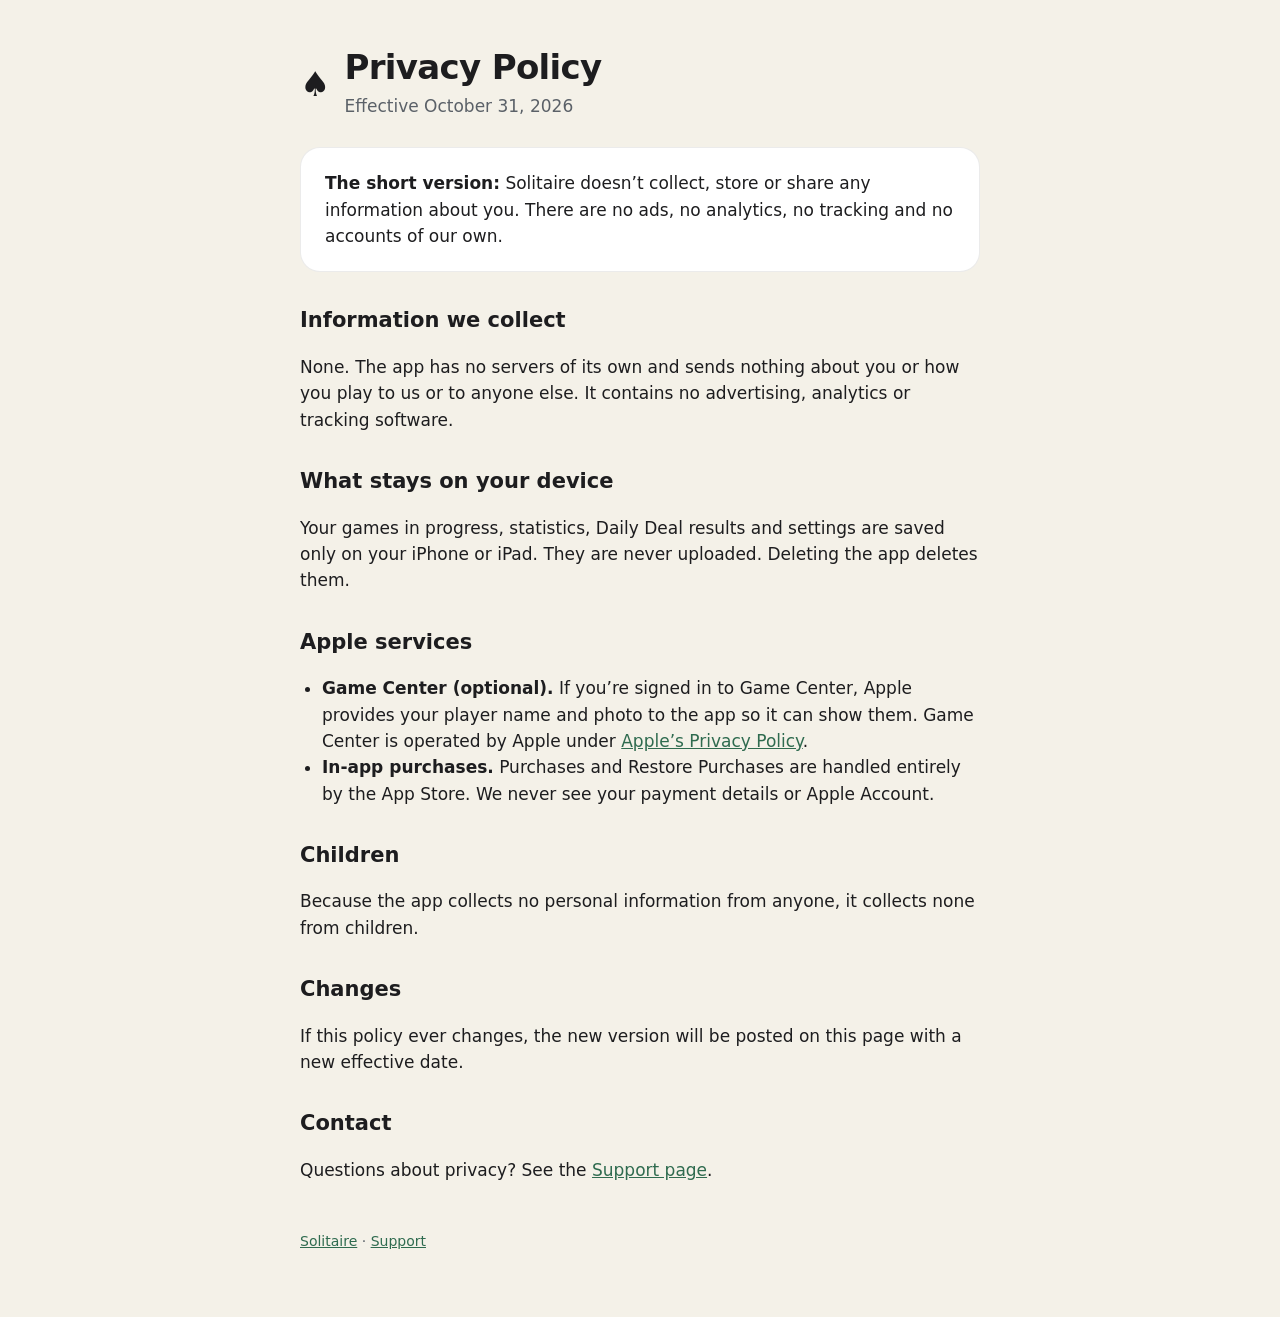
==== privacy/index.html @ 468a0b1f "Privacy policy and support pages Co-Authored-By: Claude Opus 5.5 <noreply@anthropic.com>" ====
<!doctype html>
<html lang="en">
<head>
<meta charset="utf-8"><meta name="viewport" content="width=device-width, initial-scale=1">
<title>Privacy Policy — Solitaire</title>
<link rel="stylesheet" href="../style.css">
</head>
<body><main>
<header><a href="../" class="mark">♠️</a><div><h1>Privacy Policy</h1><div class="muted">Effective October 31, 2026</div></div></header>

<div class="card"><strong>The short version:</strong> Solitaire doesn’t collect, store or share any information about you.
There are no ads, no analytics, no tracking and no accounts of our own.</div>

<h2>Information we collect</h2>
<p>None. The app has no servers of its own and sends nothing about you or how you play to us or to anyone else.
It contains no advertising, analytics or tracking software.</p>

<h2>What stays on your device</h2>
<p>Your games in progress, statistics, Daily Deal results and settings are saved only on your iPhone or iPad.
They are never uploaded. Deleting the app deletes them.</p>

<h2>Apple services</h2>
<ul>
  <li><strong>Game Center (optional).</strong> If you’re signed in to Game Center, Apple provides your player name and
  photo to the app so it can show them. Game Center is operated by Apple under
  <a href="https://www.apple.com/legal/privacy/">Apple’s Privacy Policy</a>.</li>
  <li><strong>In-app purchases.</strong> Purchases and Restore Purchases are handled entirely by the App Store. We never
  see your payment details or Apple Account.</li>
</ul>

<h2>Children</h2>
<p>Because the app collects no personal information from anyone, it collects none from children.</p>

<h2>Changes</h2>
<p>If this policy ever changes, the new version will be posted on this page with a new effective date.</p>

<h2>Contact</h2>
<p>Questions about privacy? See the <a href="../support/">Support page</a>.</p>

<footer><a href="../">Solitaire</a> · <a href="../support/">Support</a></footer>
</main></body>
</html>
---- style.css ----
:root {
  --bg: #f4f1e8; --card: #ffffff; --ink: #1d1d1f; --muted: #5b6168; --accent: #2f6b4f; --line: rgba(0,0,0,.08);
  color-scheme: light dark;
}
@media (prefers-color-scheme: dark) {
  :root { --bg: #0e1c15; --card: #16271e; --ink: #ecebe6; --muted: #a3b0a8; --accent: #6fcf9a; --line: rgba(255,255,255,.1); }
}
* { box-sizing: border-box; }
body { margin: 0; background: var(--bg); color: var(--ink); font: 17px/1.55 -apple-system, BlinkMacSystemFont, "SF Pro Text", system-ui, sans-serif; }
main { max-width: 720px; margin: 0 auto; padding: 48px 20px 64px; }
header { display: flex; align-items: center; gap: 14px; margin-bottom: 28px; }
header .mark { font-size: 34px; line-height: 1; }
header a { color: inherit; text-decoration: none; }
h1 { font-size: 34px; line-height: 1.15; margin: 0 0 6px; letter-spacing: -0.02em; }
h2 { font-size: 21px; margin: 32px 0 8px; }
p, li { color: var(--ink); }
.muted { color: var(--muted); }
.card { background: var(--card); border: 1px solid var(--line); border-radius: 20px; padding: 22px 24px; margin: 18px 0; }
.pill { display: inline-block; background: var(--accent); color: #fff; padding: 10px 18px; border-radius: 999px; text-decoration: none; font-weight: 600; }
@media (prefers-color-scheme: dark) { .pill { color: #0e1c15; } }
a { color: var(--accent); }
nav { display: flex; gap: 18px; margin-top: 40px; font-size: 15px; }
ul { padding-left: 22px; }
footer { margin-top: 48px; font-size: 14px; color: var(--muted); }
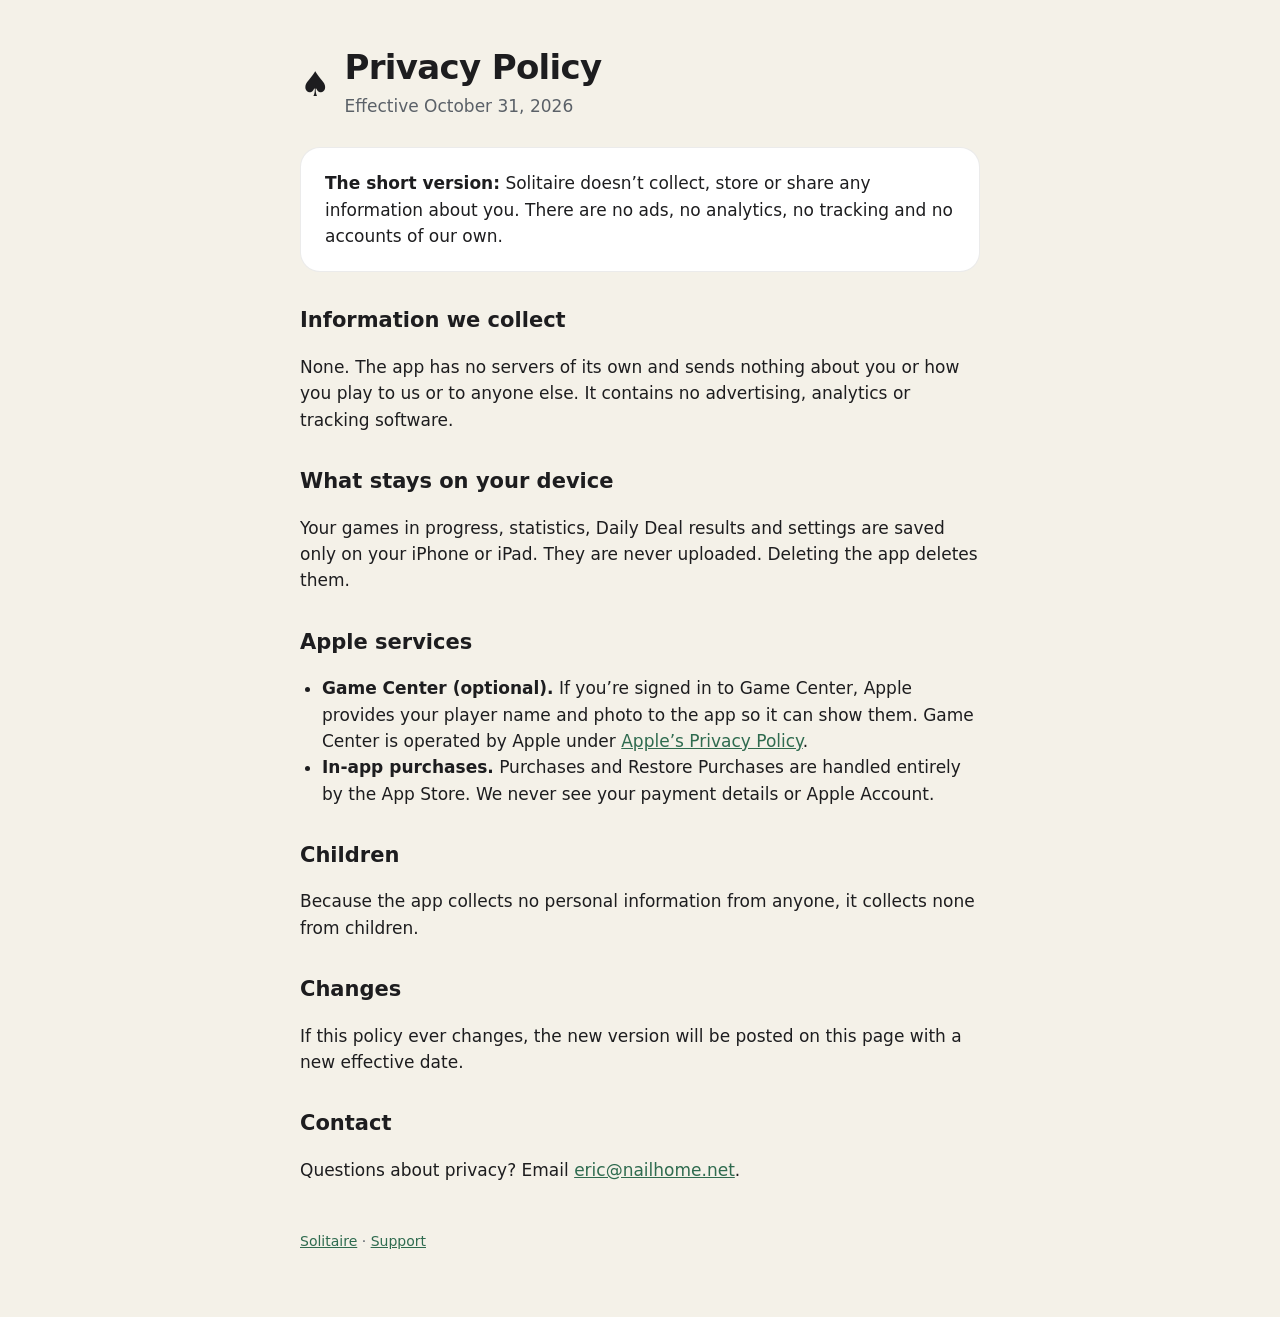
==== commit 2890cb7a: "Contact email Co-Authored-By: Claude Opus 5.5 <noreply@anthropic.com>" ====
--- a/privacy/index.html
+++ b/privacy/index.html
@@ -35,7 +35,7 @@
 <p>If this policy ever changes, the new version will be posted on this page with a new effective date.</p>
 
 <h2>Contact</h2>
-<p>Questions about privacy? See the <a href="../support/">Support page</a>.</p>
+<p>Questions about privacy? Email <a href="mailto:eric@nailhome.net?subject=Solitaire%20privacy">eric@nailhome.net</a>.</p>
 
 <footer><a href="../">Solitaire</a> · <a href="../support/">Support</a></footer>
 </main></body>
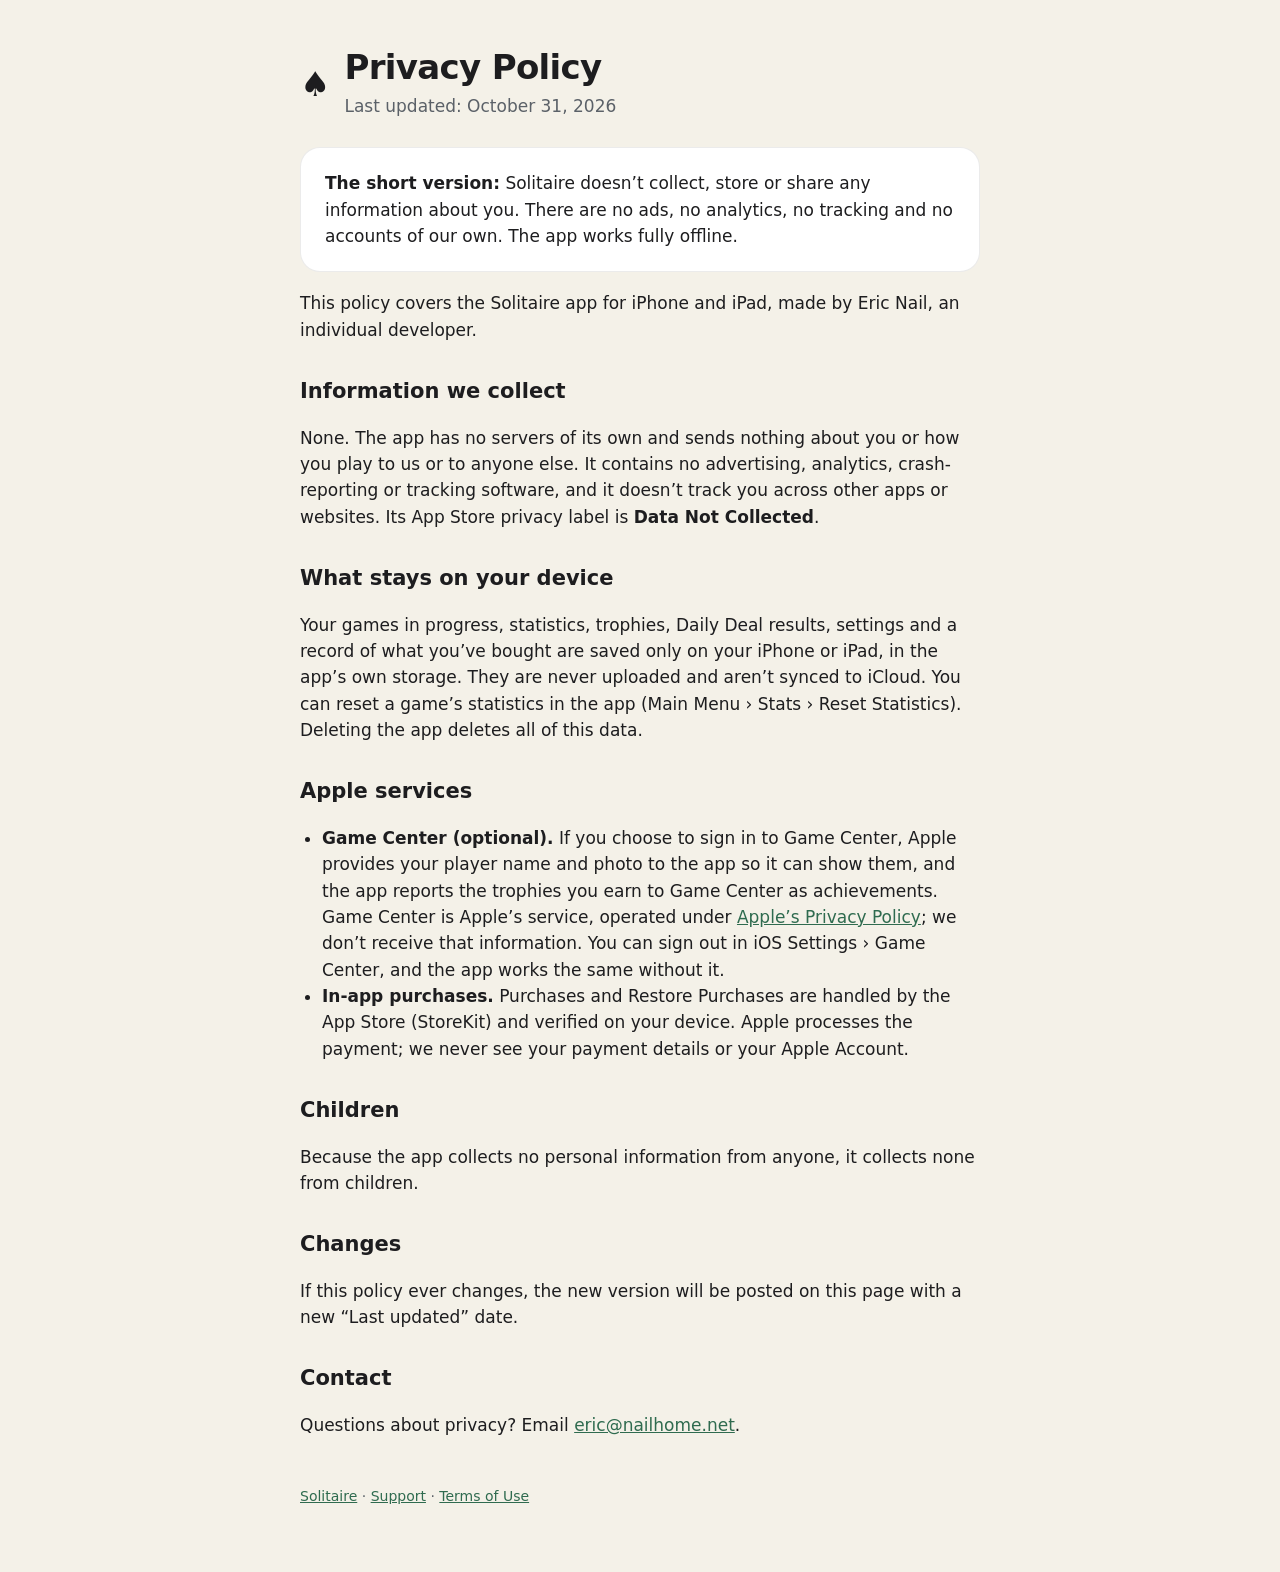
==== commit a593a951: "Add Terms of Use, audit privacy and support, move to solitaire.nailhome.net - terms/: plain-language" ====
--- a/privacy/index.html
+++ b/privacy/index.html
@@ -3,40 +3,48 @@
 <head>
 <meta charset="utf-8"><meta name="viewport" content="width=device-width, initial-scale=1">
 <title>Privacy Policy — Solitaire</title>
+<meta name="description" content="Privacy Policy for the Solitaire app for iPhone and iPad: no data collected.">
 <link rel="stylesheet" href="../style.css">
 </head>
 <body><main>
-<header><a href="../" class="mark">♠️</a><div><h1>Privacy Policy</h1><div class="muted">Effective October 31, 2026</div></div></header>
+<header><a href="../" class="mark">♠️</a><div><h1>Privacy Policy</h1><div class="muted">Last updated: October 31, 2026</div></div></header>
 
 <div class="card"><strong>The short version:</strong> Solitaire doesn’t collect, store or share any information about you.
-There are no ads, no analytics, no tracking and no accounts of our own.</div>
+There are no ads, no analytics, no tracking and no accounts of our own. The app works fully offline.</div>
+
+<p>This policy covers the Solitaire app for iPhone and iPad, made by Eric Nail, an individual developer.</p>
 
 <h2>Information we collect</h2>
 <p>None. The app has no servers of its own and sends nothing about you or how you play to us or to anyone else.
-It contains no advertising, analytics or tracking software.</p>
+It contains no advertising, analytics, crash-reporting or tracking software, and it doesn’t track you across other
+apps or websites. Its App Store privacy label is <strong>Data Not Collected</strong>.</p>
 
 <h2>What stays on your device</h2>
-<p>Your games in progress, statistics, Daily Deal results and settings are saved only on your iPhone or iPad.
-They are never uploaded. Deleting the app deletes them.</p>
+<p>Your games in progress, statistics, trophies, Daily Deal results, settings and a record of what you’ve bought are
+saved only on your iPhone or iPad, in the app’s own storage. They are never uploaded and aren’t synced to iCloud.
+You can reset a game’s statistics in the app (Main Menu › Stats › Reset Statistics). Deleting the app deletes all of
+this data.</p>
 
 <h2>Apple services</h2>
 <ul>
-  <li><strong>Game Center (optional).</strong> If you’re signed in to Game Center, Apple provides your player name and
-  photo to the app so it can show them. Game Center is operated by Apple under
-  <a href="https://www.apple.com/legal/privacy/">Apple’s Privacy Policy</a>.</li>
-  <li><strong>In-app purchases.</strong> Purchases and Restore Purchases are handled entirely by the App Store. We never
-  see your payment details or Apple Account.</li>
+  <li><strong>Game Center (optional).</strong> If you choose to sign in to Game Center, Apple provides your player name and
+  photo to the app so it can show them, and the app reports the trophies you earn to Game Center as achievements.
+  Game Center is Apple’s service, operated under
+  <a href="https://www.apple.com/legal/privacy/">Apple’s Privacy Policy</a>; we don’t receive that information. You
+  can sign out in iOS Settings › Game Center, and the app works the same without it.</li>
+  <li><strong>In-app purchases.</strong> Purchases and Restore Purchases are handled by the App Store (StoreKit) and
+  verified on your device. Apple processes the payment; we never see your payment details or your Apple Account.</li>
 </ul>
 
 <h2>Children</h2>
 <p>Because the app collects no personal information from anyone, it collects none from children.</p>
 
 <h2>Changes</h2>
-<p>If this policy ever changes, the new version will be posted on this page with a new effective date.</p>
+<p>If this policy ever changes, the new version will be posted on this page with a new “Last updated” date.</p>
 
 <h2>Contact</h2>
 <p>Questions about privacy? Email <a href="mailto:eric@nailhome.net?subject=Solitaire%20privacy">eric@nailhome.net</a>.</p>
 
-<footer><a href="../">Solitaire</a> · <a href="../support/">Support</a></footer>
+<footer><a href="../">Solitaire</a> · <a href="../support/">Support</a> · <a href="../terms/">Terms of Use</a></footer>
 </main></body>
 </html>
--- a/style.css
+++ b/style.css
@@ -19,6 +19,6 @@
 .pill { display: inline-block; background: var(--accent); color: #fff; padding: 10px 18px; border-radius: 999px; text-decoration: none; font-weight: 600; }
 @media (prefers-color-scheme: dark) { .pill { color: #0e1c15; } }
 a { color: var(--accent); }
-nav { display: flex; gap: 18px; margin-top: 40px; font-size: 15px; }
+nav { display: flex; flex-wrap: wrap; gap: 18px; margin-top: 40px; font-size: 15px; }
 ul { padding-left: 22px; }
 footer { margin-top: 48px; font-size: 14px; color: var(--muted); }
